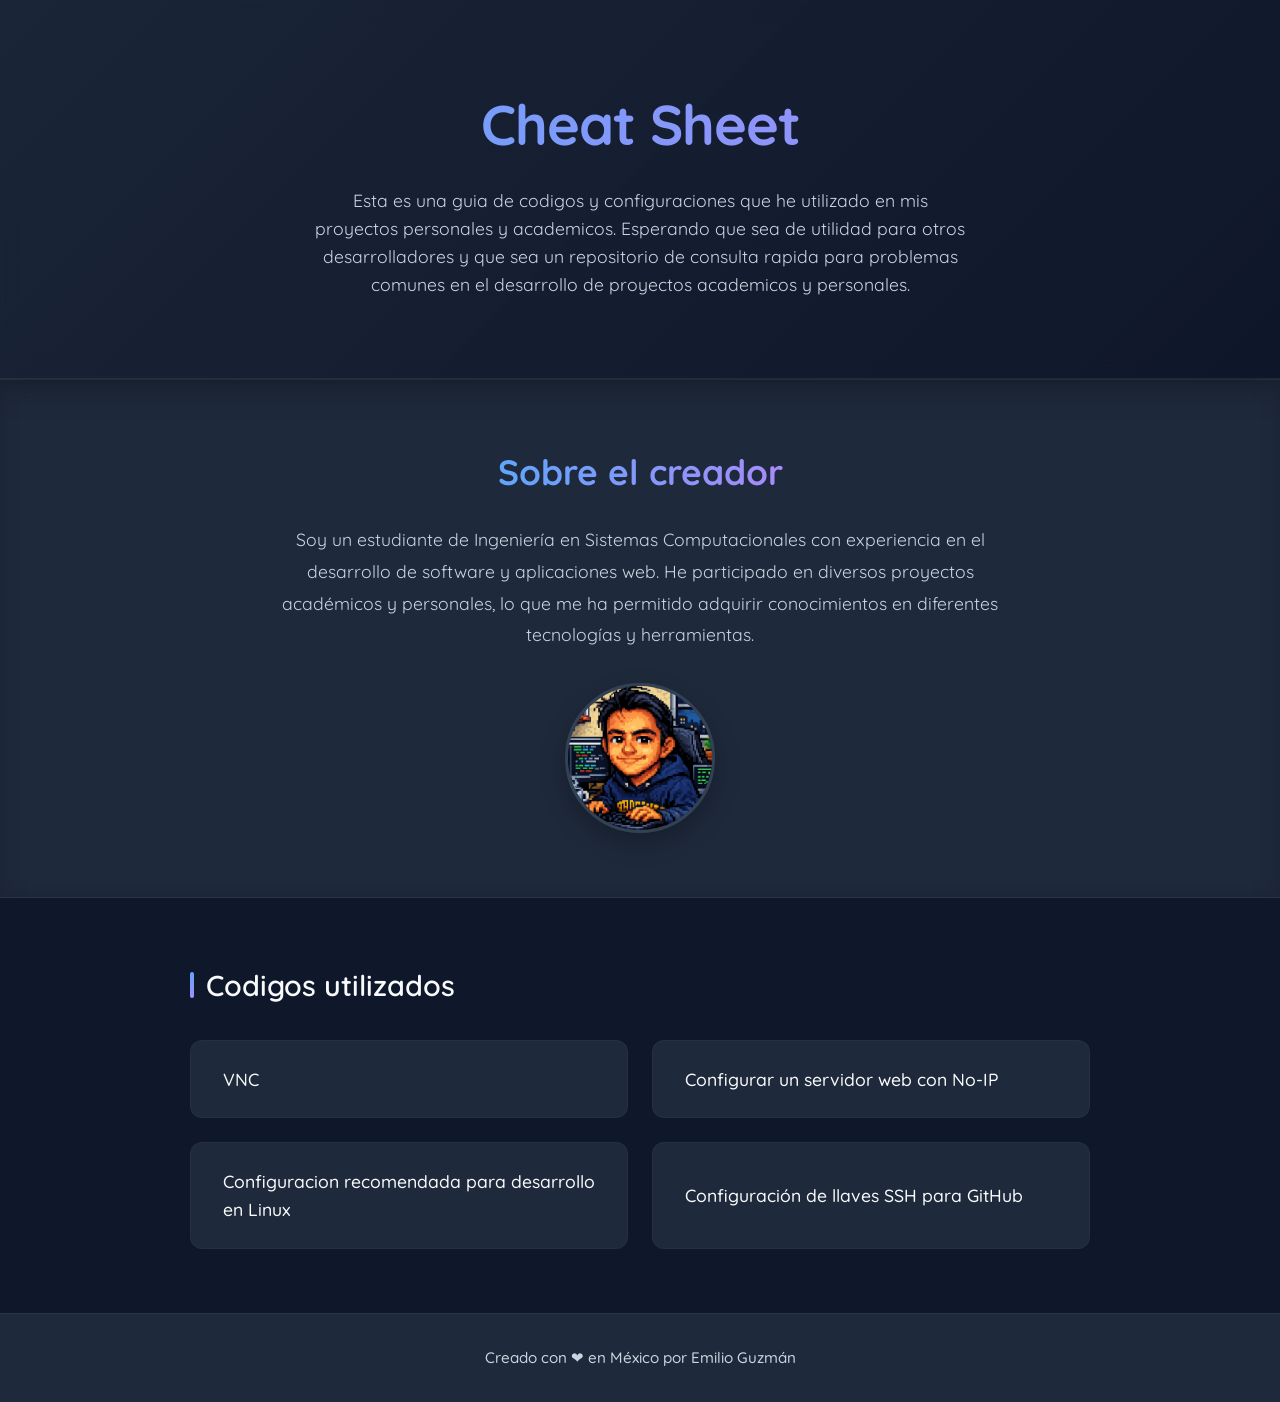
==== index.html @ 523d9acf "first commit" ====
<!DOCTYPE html>
<html lang="en">

<head>
    <meta charset="UTF-8">
    <link rel="stylesheet" href="style.css">
    <meta name="viewport" content="width=device-width, initial-scale=1.0">
    <title> Hojas de trampa </title>
</head>

<body>

    <header class="container">
        <div class="interior-contenedor">
            <h1 class="title-container"> Cheat Sheet</h1>
            <p class="subtitle-container">
                Esta es una guia de codigos y configuraciones que he utilizado en mis proyectos personales y academicos.
                Esperando que
                sea de utilidad para otros desarrolladores y que sea un repositorio de consulta rapida para problemas
                comunes en el
                desarrollo de proyectos academicos y personales.
            </p>
        </div>
    </header>

    <section class="container">
        <div class="interior-contenedor">
            <h1 class="title-container"> Sobre el creador </h1>
            <p class="subtitle-creador">
                Soy un estudiante de Ingeniería en Sistemas Computacionales con experiencia en el desarrollo de software
                y
                aplicaciones web. He participado en diversos proyectos académicos y personales, lo que me ha permitido
                adquirir conocimientos en diferentes tecnologías y herramientas.
            </p>

            <div class="contenedor-imagen">
                <img src="img/pixelart.png" alt="" class="imagen-creador">
            </div>
        </div>

    </section>

    <main class="container">
        <div class="interior-contenedor">
            <p class="title-container"> Codigos utilizados </p>
            <ul class="list-sheets">
                <li class="list-element"><a href="cheatsheets/vnc/vnc.html" class="link-list"> VNC </a></li>
                <li class="list-element"><a href="" class="link-list"> Configurar un servidor web con No-IP</a></li>
                <li class="list-element"><a href="" class="link-list"> Configuracion recomendada para desarrollo en
                        Linux</a></li>
                <li class="list-element"><a href="" class="link-list">Configuración de llaves SSH para GitHub</a></li>
            </ul>
        </div>
    </main>

    <footer class="container">
        <div class="interior-contenedor">
            <p class="texto-footer"> Creado con &#10084; en México por Emilio Guzmán </p>
        </div>
    </footer>
</body>

</html>
---- style.css ----
@import url('https://fonts.googleapis.com/css2?family=Quicksand:wght@300..700&display=swap');

:root {
    /* Paleta de Colores - Tema Moderno Oscuro (Glassmorphism sutil) */
    --bg-color: #0f172a;
    /* Fondo principal */
    --surface-color: #1e293b;
    /* Fondo de tarjetas / pie de página */
    --surface-hover: #334155;
    /* Fondo de tarjetas al pasar el ratón */
    --text-primary: #f8fafc;
    /* Texto principal */
    --text-secondary: #cbd5e1;
    /* Texto secundario (subtítulos) */

    /* Colores de Acento */
    --accent-color: #3b82f6;
    /* Azul para resaltados */
    --accent-hover: #60a5fa;
    /* Azul claro interacciones */
    --gradient-start: #60a5fa;
    /* Inicio del degradado de títulos */
    --gradient-end: #a78bfa;
    /* Fin del degradado de títulos */

    /* Espaciado y Tamaños */
    --max-width: 900px;
    --border-radius: 12px;
    --transition: all 0.3s cubic-bezier(0.4, 0, 0.2, 1);
}

* {
    margin: 0;
    padding: 0;
    box-sizing: border-box;
    font-family: 'Quicksand', sans-serif;
}

body {
    background-color: var(--bg-color);
    color: var(--text-primary);
    line-height: 1.6;
    display: flex;
    flex-direction: column;
    min-height: 100vh;
}

/* ==================================
   Contenedores Principales
   ================================== */
.container {
    width: 100%;
    padding: 2rem 1.5rem;
    display: flex;
    justify-content: center;
}

.interior-contenedor {
    width: 100%;
    max-width: var(--max-width);
}

/* ==================================
   Encabezado (Header)
   ================================== */
header.container {
    background: linear-gradient(135deg, rgba(30, 41, 59, 0.8) 0%, rgba(15, 23, 42, 0.95) 100%);
    border-bottom: 1px solid rgba(255, 255, 255, 0.05);
    padding: 5rem 1.5rem;
    text-align: center;
    box-shadow: 0 10px 30px rgba(0, 0, 0, 0.2);
    backdrop-filter: blur(10px);
    -webkit-backdrop-filter: blur(10px);
}

header .title-container {
    font-size: 3.5rem;
    font-weight: 700;
    margin-bottom: 1rem;
    background: linear-gradient(to right, var(--gradient-start), var(--gradient-end));
    -webkit-background-clip: text;
    -webkit-text-fill-color: transparent;
    letter-spacing: -1px;
    animation: fadeInDown 0.8s ease-out;
}

header .subtitle-container {
    font-size: 1.1rem;
    color: var(--text-secondary);
    max-width: 650px;
    margin: 0 auto;
    font-weight: 400;
    animation: fadeInUp 0.8s ease-out 0.2s both;
}

/* ==================================
   Sección Sobre el Creador
   ================================== */
section.container {
    background-color: var(--surface-color);
    /* Contraste con el fondo principal */
    border-top: 1px solid rgba(255, 255, 255, 0.05);
    border-bottom: 1px solid rgba(255, 255, 255, 0.05);
    padding: 4rem 1.5rem;
    box-shadow: inset 0 0 20px rgba(0, 0, 0, 0.15);
}

section .interior-contenedor {
    display: flex;
    flex-direction: column;
    align-items: center;
    text-align: center;
}

section .title-container {
    font-size: 2.2rem;
    font-weight: 700;
    margin-bottom: 1.5rem;
    background: linear-gradient(to right, var(--gradient-start), var(--gradient-end));
    -webkit-background-clip: text;
    -webkit-text-fill-color: transparent;
}

.subtitle-creador {
    font-size: 1.1rem;
    color: var(--text-secondary);
    max-width: 750px;
    margin: 0 auto 2rem;
    line-height: 1.8;
}

.contenedor-imagen {
    width: 150px;
    height: 150px;
    border-radius: 50%;
    overflow: hidden;
    border: 3px solid var(--surface-hover);
    box-shadow: 0 10px 25px rgba(0, 0, 0, 0.25);
    background-color: rgba(255, 255, 255, 0.05);
    /* Funciona como placeholder si la imagen está vacía */
    transition: var(--transition);
    display: flex;
    justify-content: center;
    align-items: center;
}

.contenedor-imagen:hover {
    transform: scale(1.05);
    border-color: var(--accent-hover);
}

.imagen-creador {
    height: 140%;
    object-fit: cover;
    display: block;
}

/* ==================================
   Contenido Principal (Main)
   ================================== */
main.container {
    flex: 1;
    /* Permite que el main crezca para empujar el footer hacia abajo */
    padding: 4rem 1.5rem;
}

main .title-container {
    font-size: 1.8rem;
    font-weight: 600;
    margin-bottom: 2rem;
    color: var(--text-primary);
    display: flex;
    align-items: center;
    gap: 0.75rem;
}

main .title-container::before {
    content: '';
    display: inline-block;
    width: 4px;
    height: 1.6rem;
    background: linear-gradient(to bottom, var(--gradient-start), var(--gradient-end));
    border-radius: 4px;
}

/* ==================================
   Lista de Códigos (Grid de Tarjetas)
   ================================== */
.list-sheets {
    list-style: none;
    display: grid;
    gap: 1.5rem;
    grid-template-columns: repeat(auto-fill, minmax(320px, 1fr));
}

.list-element {
    background-color: var(--surface-color);
    border-radius: var(--border-radius);
    transition: var(--transition);
    border: 1px solid rgba(255, 255, 255, 0.03);
    position: relative;
    overflow: hidden;
}

.list-element::before {
    content: '';
    position: absolute;
    top: 0;
    left: 0;
    width: 4px;
    height: 100%;
    background-color: transparent;
    transition: var(--transition);
}

.list-element:hover {
    transform: translateY(-5px);
    box-shadow: 0 15px 30px rgba(0, 0, 0, 0.3);
    background-color: var(--surface-hover);
    border-color: rgba(255, 255, 255, 0.1);
}

.list-element:hover::before {
    background: linear-gradient(to bottom, var(--gradient-start), var(--gradient-end));
}

.link-list {
    display: flex;
    align-items: center;
    padding: 1.5rem 1.5rem 1.5rem 2rem;
    text-decoration: none;
    color: var(--text-primary);
    font-weight: 500;
    font-size: 1.1rem;
    transition: var(--transition);
    height: 100%;
}

.list-element:hover .link-list {
    color: var(--accent-hover);
    padding-left: 2.5rem;
    /* Efecto de desplazamiento interior */
}

/* ==================================
   Pie de Página (Footer)
   ================================== */
footer.container {
    background-color: var(--surface-color);
    border-top: 1px solid rgba(255, 255, 255, 0.05);
    padding: 2rem 1.5rem;
    text-align: center;
    margin-top: auto;
}

.texto-footer {
    color: var(--text-secondary);
    font-size: 0.95rem;
    font-weight: 500;
}

/* ==================================
   Animaciones Simples
   ================================== */
@keyframes fadeInDown {
    from {
        opacity: 0;
        transform: translateY(-20px);
    }

    to {
        opacity: 1;
        transform: translateY(0);
    }
}

@keyframes fadeInUp {
    from {
        opacity: 0;
        transform: translateY(20px);
    }

    to {
        opacity: 1;
        transform: translateY(0);
    }
}

/* ==================================
   Diseño Responsivo (Media Queries)
   ================================== */
@media (max-width: 768px) {
    header .title-container {
        font-size: 2.5rem;
    }

    header.container {
        padding: 4rem 1rem;
    }

    main.container {
        padding: 2.5rem 1rem;
    }

    .list-sheets {
        grid-template-columns: 1fr;
    }
}

@media (max-width: 480px) {
    header .title-container {
        font-size: 2rem;
    }

    .link-list {
        font-size: 1rem;
        padding: 1.25rem 1.25rem 1.25rem 1.5rem;
    }

    .list-element:hover .link-list {
        padding-left: 2rem;
    }
}
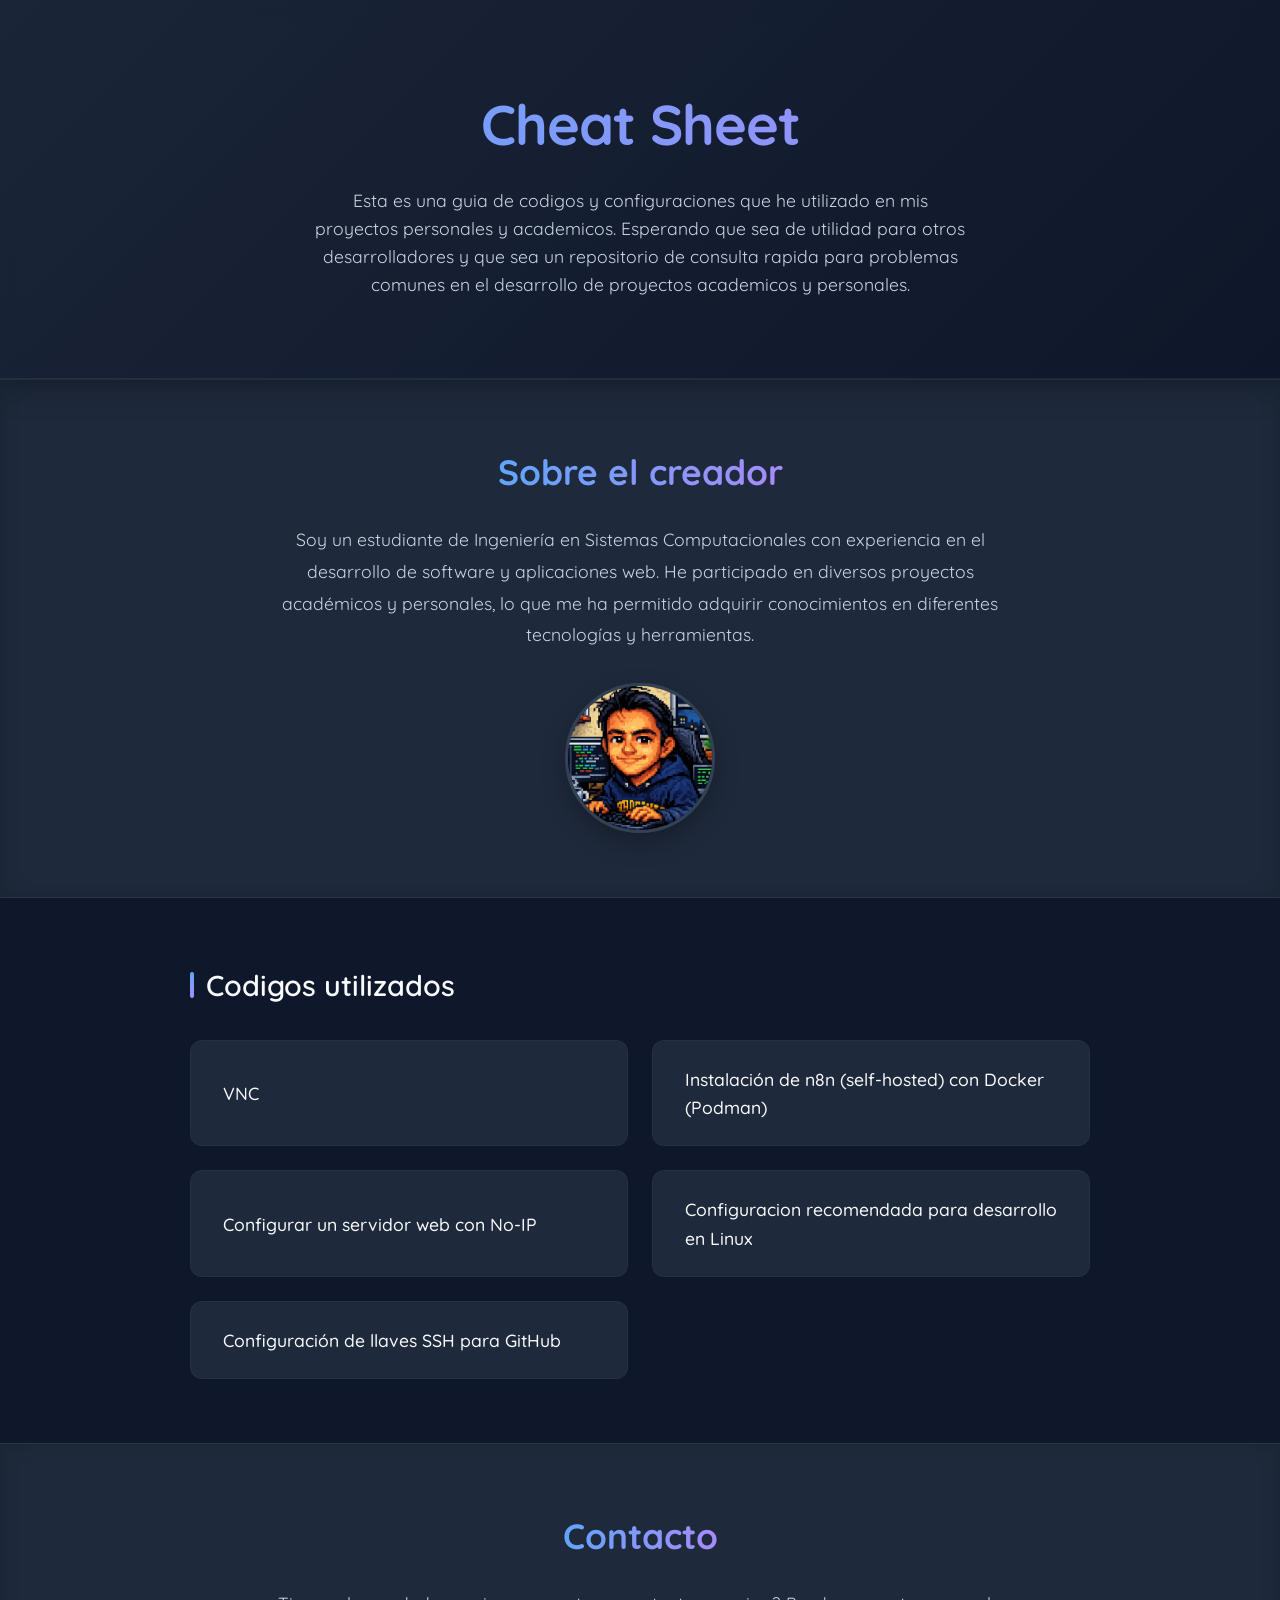
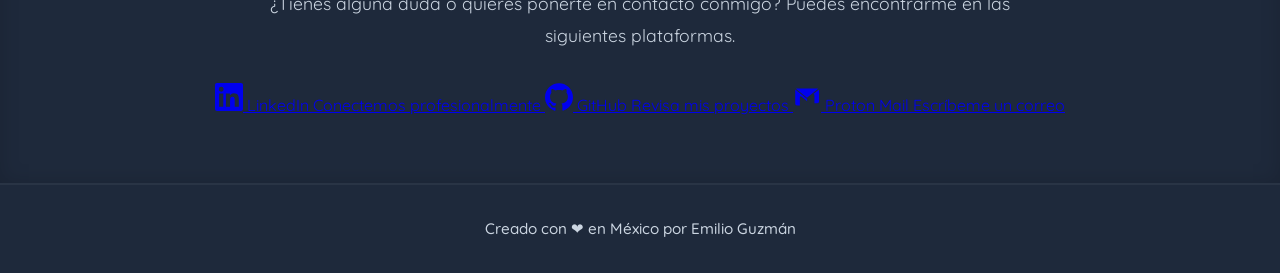
==== commit 925359fd: "Modificar index" ====
--- a/index.html
+++ b/index.html
@@ -45,6 +45,7 @@
             <p class="title-container"> Codigos utilizados </p>
             <ul class="list-sheets">
                 <li class="list-element"><a href="cheatsheets/vnc/vnc.html" class="link-list"> VNC </a></li>
+                <li class="list-element"><a href="cheatsheets/n8n/n8n.html" class="link-list"> Instalación de n8n (self-hosted) con Docker (Podman) </a></li>
                 <li class="list-element"><a href="" class="link-list"> Configurar un servidor web con No-IP</a></li>
                 <li class="list-element"><a href="" class="link-list"> Configuracion recomendada para desarrollo en
                         Linux</a></li>
@@ -52,6 +53,60 @@
             </ul>
         </div>
     </main>
+
+    <section class="container contacto">
+        <div class="interior-contenedor">
+            <h1 class="title-container"> Contacto </h1>
+            <p class="subtitle-creador">
+                ¿Tienes alguna duda o quieres ponerte en contacto conmigo? Puedes encontrarme en las siguientes
+                plataformas.
+            </p>
+
+            <div class="contacto-grid">
+                <a href="https://www.linkedin.com/" class="contacto-card" target="_blank" rel="noopener noreferrer">
+                    <span class="contacto-icono">
+                        <svg xmlns="http://www.w3.org/2000/svg" width="28" height="28" viewBox="0 0 24 24"
+                            fill="currentColor">
+                            <path
+                                d="M20.447 20.452h-3.554v-5.569c0-1.328-.027-3.037-1.852-3.037-1.853 0-2.136 1.445-2.136 2.939v5.667H9.351V9h3.414v1.561h.046c.477-.9 1.637-1.85 3.37-1.85 3.601 0 4.267 2.37 4.267 5.455v6.286zM5.337 7.433a2.062 2.062 0 0 1-2.063-2.065 2.064 2.064 0 1 1 2.063 2.065zm1.782 13.019H3.555V9h3.564v11.452zM22.225 0H1.771C.792 0 0 .774 0 1.729v20.542C0 23.227.792 24 1.771 24h20.451C23.2 24 24 23.227 24 22.271V1.729C24 .774 23.2 0 22.225 0z" />
+                        </svg>
+                    </span>
+                    <span class="contacto-texto">
+                        <span class="contacto-nombre">LinkedIn</span>
+                        <span class="contacto-detalle">Conectemos profesionalmente</span>
+                    </span>
+                </a>
+
+                <a href="https://github.com/" class="contacto-card" target="_blank" rel="noopener noreferrer">
+                    <span class="contacto-icono">
+                        <svg xmlns="http://www.w3.org/2000/svg" width="28" height="28" viewBox="0 0 24 24"
+                            fill="currentColor">
+                            <path
+                                d="M12 .297c-6.63 0-12 5.373-12 12 0 5.303 3.438 9.8 8.205 11.385.6.113.82-.258.82-.577 0-.285-.01-1.04-.015-2.04-3.338.724-4.042-1.61-4.042-1.61C4.422 18.07 3.633 17.7 3.633 17.7c-1.087-.744.084-.729.084-.729 1.205.084 1.838 1.236 1.838 1.236 1.07 1.835 2.809 1.305 3.495.998.108-.776.417-1.305.76-1.605-2.665-.3-5.466-1.332-5.466-5.93 0-1.31.465-2.38 1.235-3.22-.135-.303-.54-1.523.105-3.176 0 0 1.005-.322 3.3 1.23.96-.267 1.98-.399 3-.405 1.02.006 2.04.138 3 .405 2.28-1.552 3.285-1.23 3.285-1.23.645 1.653.24 2.873.12 3.176.765.84 1.23 1.91 1.23 3.22 0 4.61-2.805 5.625-5.475 5.92.42.36.81 1.096.81 2.22 0 1.606-.015 2.896-.015 3.286 0 .315.21.69.825.57C20.565 22.092 24 17.592 24 12.297c0-6.627-5.373-12-12-12" />
+                        </svg>
+                    </span>
+                    <span class="contacto-texto">
+                        <span class="contacto-nombre">GitHub</span>
+                        <span class="contacto-detalle">Revisa mis proyectos</span>
+                    </span>
+                </a>
+
+                <a href="mailto:emilioag2703@proton.me" class="contacto-card">
+                    <span class="contacto-icono">
+                        <svg xmlns="http://www.w3.org/2000/svg" width="28" height="28" viewBox="0 0 24 24"
+                            fill="currentColor">
+                            <path
+                                d="M12.083 13.62L1.92 5.51v12.31a1.49 1.49 0 0 0 1.49 1.49h2.475v-7.108a.75.75 0 0 1 1.215-.59l4.983 3.977zm.083.066l4.998-3.99a.75.75 0 0 1 1.216.587v7.117h2.475a1.49 1.49 0 0 0 1.49-1.49V5.51l-2.32 1.852zM20.59 4.69H3.41a1.49 1.49 0 0 0-.93.326l9.51 7.587 9.51-7.587a1.49 1.49 0 0 0-.91-.326z" />
+                        </svg>
+                    </span>
+                    <span class="contacto-texto">
+                        <span class="contacto-nombre">Proton Mail</span>
+                        <span class="contacto-detalle">Escríbeme un correo</span>
+                    </span>
+                </a>
+            </div>
+        </div>
+    </section>
 
     <footer class="container">
         <div class="interior-contenedor">
